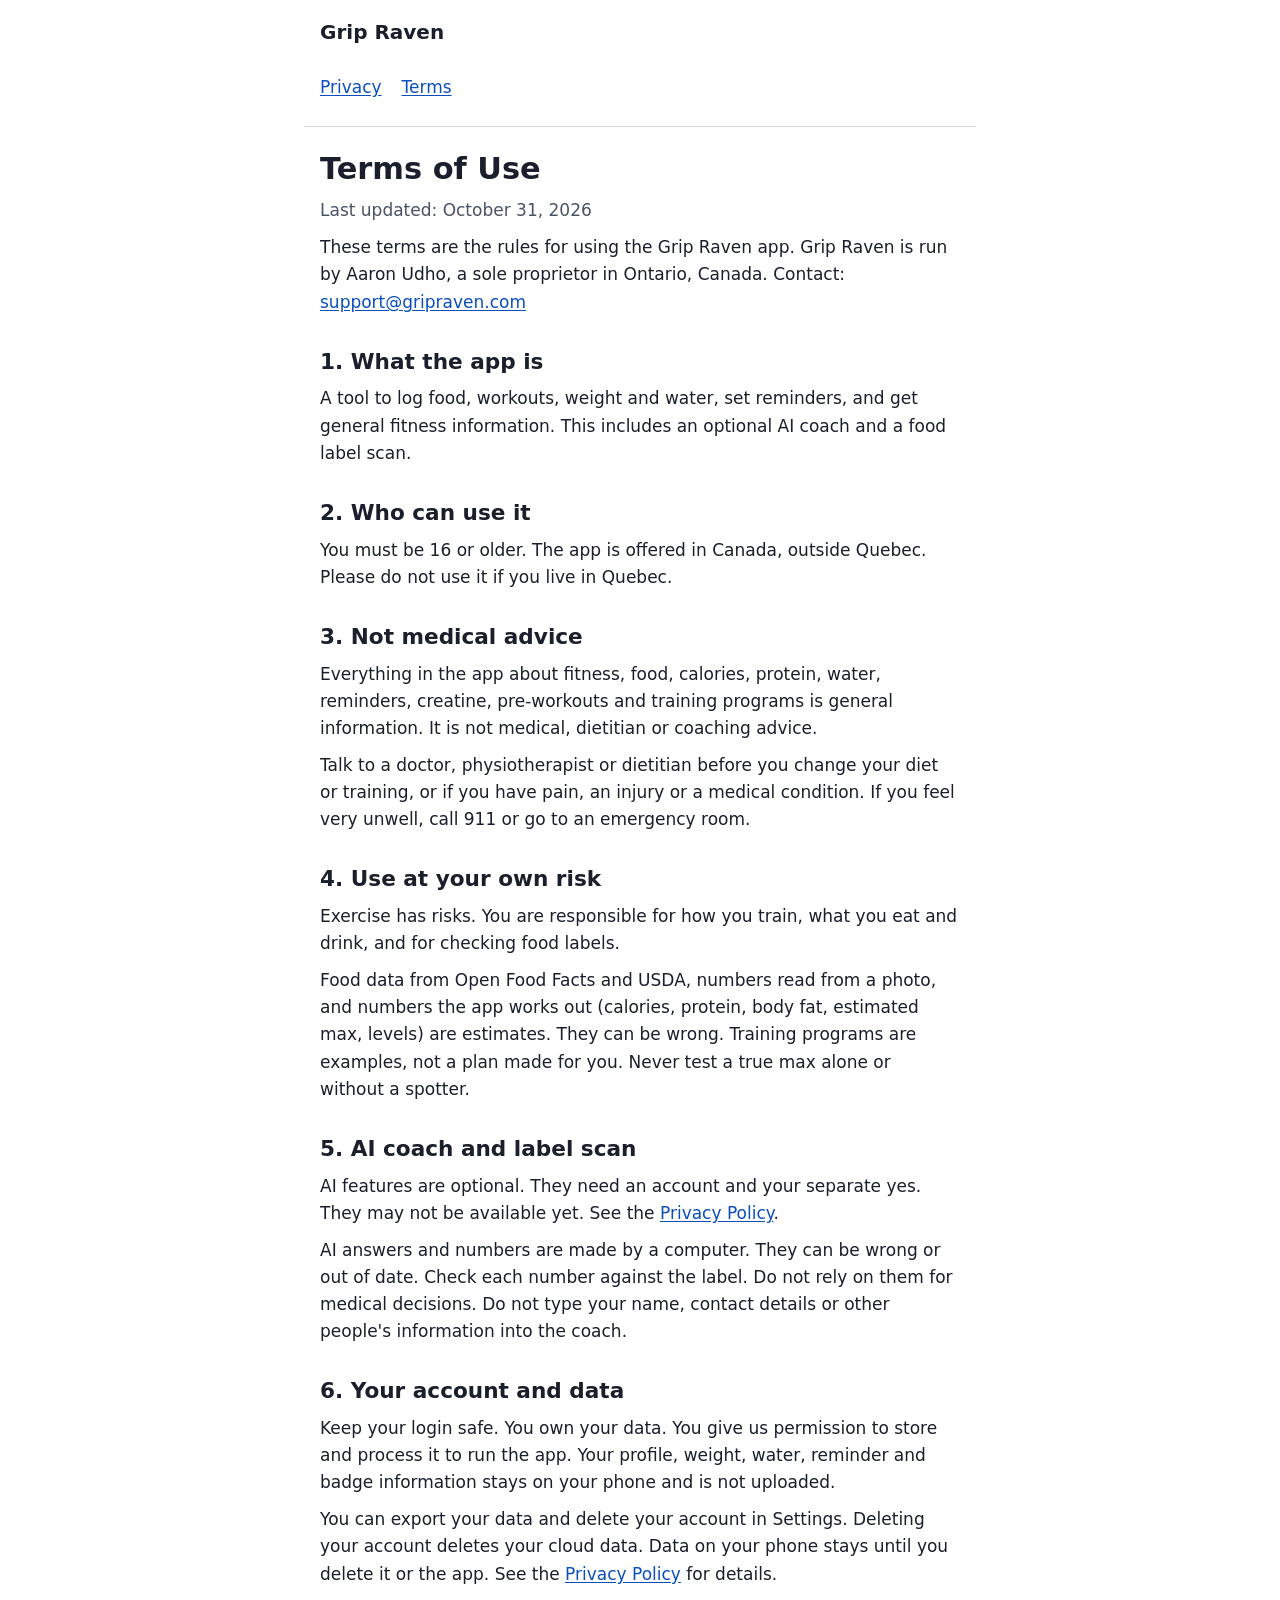
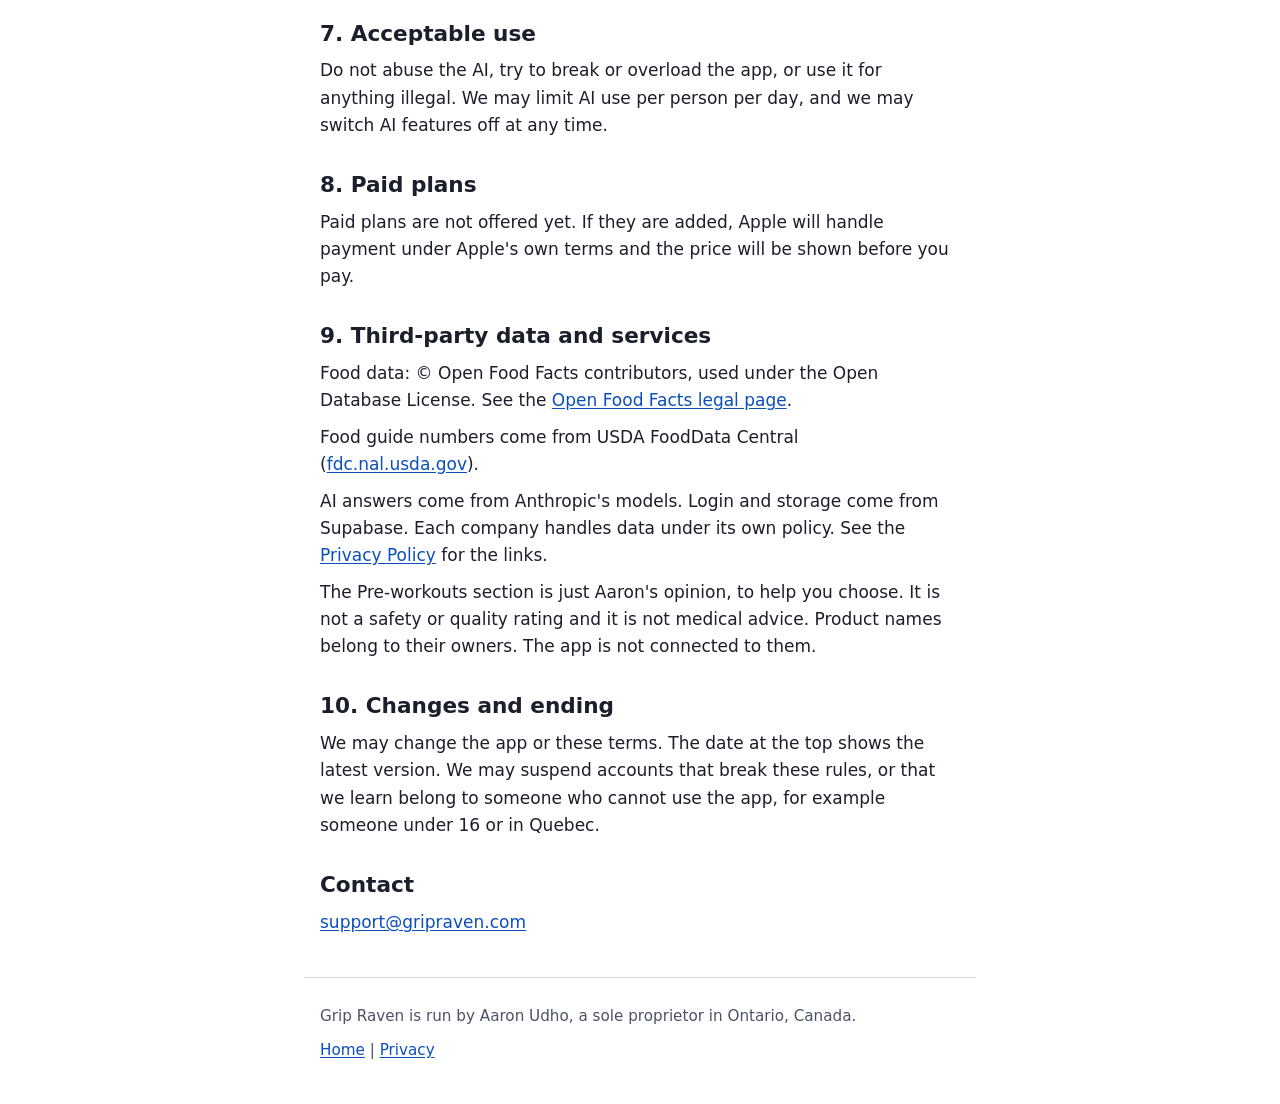
==== terms/index.html @ 40da05c4 "Grip Raven site: home, privacy and terms pages Co-Authored-By: Claude Sonnet 5.5 <noreply@anthropic." ====
<!DOCTYPE html>
<html lang="en">
<head>
<meta charset="utf-8">
<meta name="viewport" content="width=device-width, initial-scale=1">
<title>Terms of Use - Grip Raven</title>
<meta name="description" content="The rules for using the Grip Raven app.">
<meta name="color-scheme" content="light dark">
<link rel="stylesheet" href="../style.css">
</head>
<body>
<header>
  <a class="brand" href="../">Grip Raven</a>
  <nav aria-label="Main">
    <ul>
      <li><a href="../privacy/">Privacy</a></li>
      <li><a href="../terms/" aria-current="page">Terms</a></li>
    </ul>
  </nav>
</header>
<main>
  <h1>Terms of Use</h1>
  <p class="muted">Last updated: October 31, 2026</p>

  <p>These terms are the rules for using the Grip Raven app. Grip Raven is run by Aaron Udho, a sole proprietor in Ontario, Canada. Contact: <a href="mailto:support@gripraven.com">support@gripraven.com</a></p>

  <h2>1. What the app is</h2>
  <p>A tool to log food, workouts, weight and water, set reminders, and get general fitness information. This includes an optional AI coach and a food label scan.</p>

  <h2>2. Who can use it</h2>
  <p>You must be 16 or older. The app is offered in Canada, outside Quebec. Please do not use it if you live in Quebec.</p>

  <h2>3. Not medical advice</h2>
  <p>Everything in the app about fitness, food, calories, protein, water, reminders, creatine, pre-workouts and training programs is general information. It is not medical, dietitian or coaching advice.</p>
  <p>Talk to a doctor, physiotherapist or dietitian before you change your diet or training, or if you have pain, an injury or a medical condition. If you feel very unwell, call 911 or go to an emergency room.</p>

  <h2>4. Use at your own risk</h2>
  <p>Exercise has risks. You are responsible for how you train, what you eat and drink, and for checking food labels.</p>
  <p>Food data from Open Food Facts and USDA, numbers read from a photo, and numbers the app works out (calories, protein, body fat, estimated max, levels) are estimates. They can be wrong. Training programs are examples, not a plan made for you. Never test a true max alone or without a spotter.</p>

  <h2>5. AI coach and label scan</h2>
  <p>AI features are optional. They need an account and your separate yes. They may not be available yet. See the <a href="../privacy/">Privacy Policy</a>.</p>
  <p>AI answers and numbers are made by a computer. They can be wrong or out of date. Check each number against the label. Do not rely on them for medical decisions. Do not type your name, contact details or other people's information into the coach.</p>

  <h2>6. Your account and data</h2>
  <p>Keep your login safe. You own your data. You give us permission to store and process it to run the app. Your profile, weight, water, reminder and badge information stays on your phone and is not uploaded.</p>
  <p>You can export your data and delete your account in Settings. Deleting your account deletes your cloud data. Data on your phone stays until you delete it or the app. See the <a href="../privacy/">Privacy Policy</a> for details.</p>

  <h2>7. Acceptable use</h2>
  <p>Do not abuse the AI, try to break or overload the app, or use it for anything illegal. We may limit AI use per person per day, and we may switch AI features off at any time.</p>

  <h2>8. Paid plans</h2>
  <p>Paid plans are not offered yet. If they are added, Apple will handle payment under Apple's own terms and the price will be shown before you pay.</p>

  <h2>9. Third-party data and services</h2>
  <p>Food data: &copy; Open Food Facts contributors, used under the Open Database License. See the <a href="https://world.openfoodfacts.org/legal">Open Food Facts legal page</a>.</p>
  <p>Food guide numbers come from USDA FoodData Central (<a href="https://fdc.nal.usda.gov/">fdc.nal.usda.gov</a>).</p>
  <p>AI answers come from Anthropic's models. Login and storage come from Supabase. Each company handles data under its own policy. See the <a href="../privacy/">Privacy Policy</a> for the links.</p>
  <p>The Pre-workouts section is just Aaron's opinion, to help you choose. It is not a safety or quality rating and it is not medical advice. Product names belong to their owners. The app is not connected to them.</p>

  <h2>10. Changes and ending</h2>
  <p>We may change the app or these terms. The date at the top shows the latest version. We may suspend accounts that break these rules, or that we learn belong to someone who cannot use the app, for example someone under 16 or in Quebec.</p>

  <h2>Contact</h2>
  <p><a href="mailto:support@gripraven.com">support@gripraven.com</a></p>
</main>
<footer>
  <p>Grip Raven is run by Aaron Udho, a sole proprietor in Ontario, Canada.</p>
  <p><a href="../">Home</a> | <a href="../privacy/">Privacy</a></p>
</footer>
</body>
</html>
---- style.css ----
:root {
  color-scheme: light dark;
  --bg: #ffffff;
  --text: #1a1f2b;
  --muted: #4a5365;
  --link: #0b4fbd;
  --line: #d3d8e2;
  --card: #f3f5f9;
}
@media (prefers-color-scheme: dark) {
  :root {
    --bg: #11141b;
    --text: #eceff5;
    --muted: #b4bccb;
    --link: #8db8ff;
    --line: #333b4b;
    --card: #1b2030;
  }
}
* { box-sizing: border-box; }
html { -webkit-text-size-adjust: 100%; }
body {
  margin: 0;
  background: var(--bg);
  color: var(--text);
  font: 1.0625rem/1.6 system-ui, -apple-system, "Segoe UI", Roboto, Helvetica, Arial, sans-serif;
}
header, main, footer { max-width: 42rem; margin: 0 auto; padding: 0 1rem; }
header { padding-top: 1rem; padding-bottom: 0.5rem; border-bottom: 1px solid var(--line); }
header a.brand { font-weight: 700; font-size: 1.25rem; color: var(--text); text-decoration: none; }
nav ul { list-style: none; margin: 0.5rem 0 0; padding: 0; display: flex; gap: 1.25rem; flex-wrap: wrap; }
nav a { display: inline-block; padding: 0.5rem 0; }
main { padding-top: 1.5rem; padding-bottom: 2rem; }
h1 { font-size: 1.9rem; line-height: 1.2; margin: 0 0 0.25rem; }
h2 { font-size: 1.35rem; line-height: 1.3; margin: 2rem 0 0.5rem; }
p, li { margin: 0.6rem 0; }
ul { padding-left: 1.25rem; }
a { color: var(--link); text-underline-offset: 2px; }
a:focus-visible { outline: 3px solid var(--link); outline-offset: 2px; }
.muted { color: var(--muted); }
.card { background: var(--card); border: 1px solid var(--line); border-radius: 0.5rem; padding: 0.75rem 1rem; }
.table-wrap { overflow-x: auto; }
table { border-collapse: collapse; width: 100%; min-width: 34rem; font-size: 1rem; }
th, td { border: 1px solid var(--line); padding: 0.5rem 0.6rem; text-align: left; vertical-align: top; }
th { background: var(--card); }
footer { padding-top: 1rem; padding-bottom: 2rem; border-top: 1px solid var(--line); color: var(--muted); font-size: 0.95rem; }
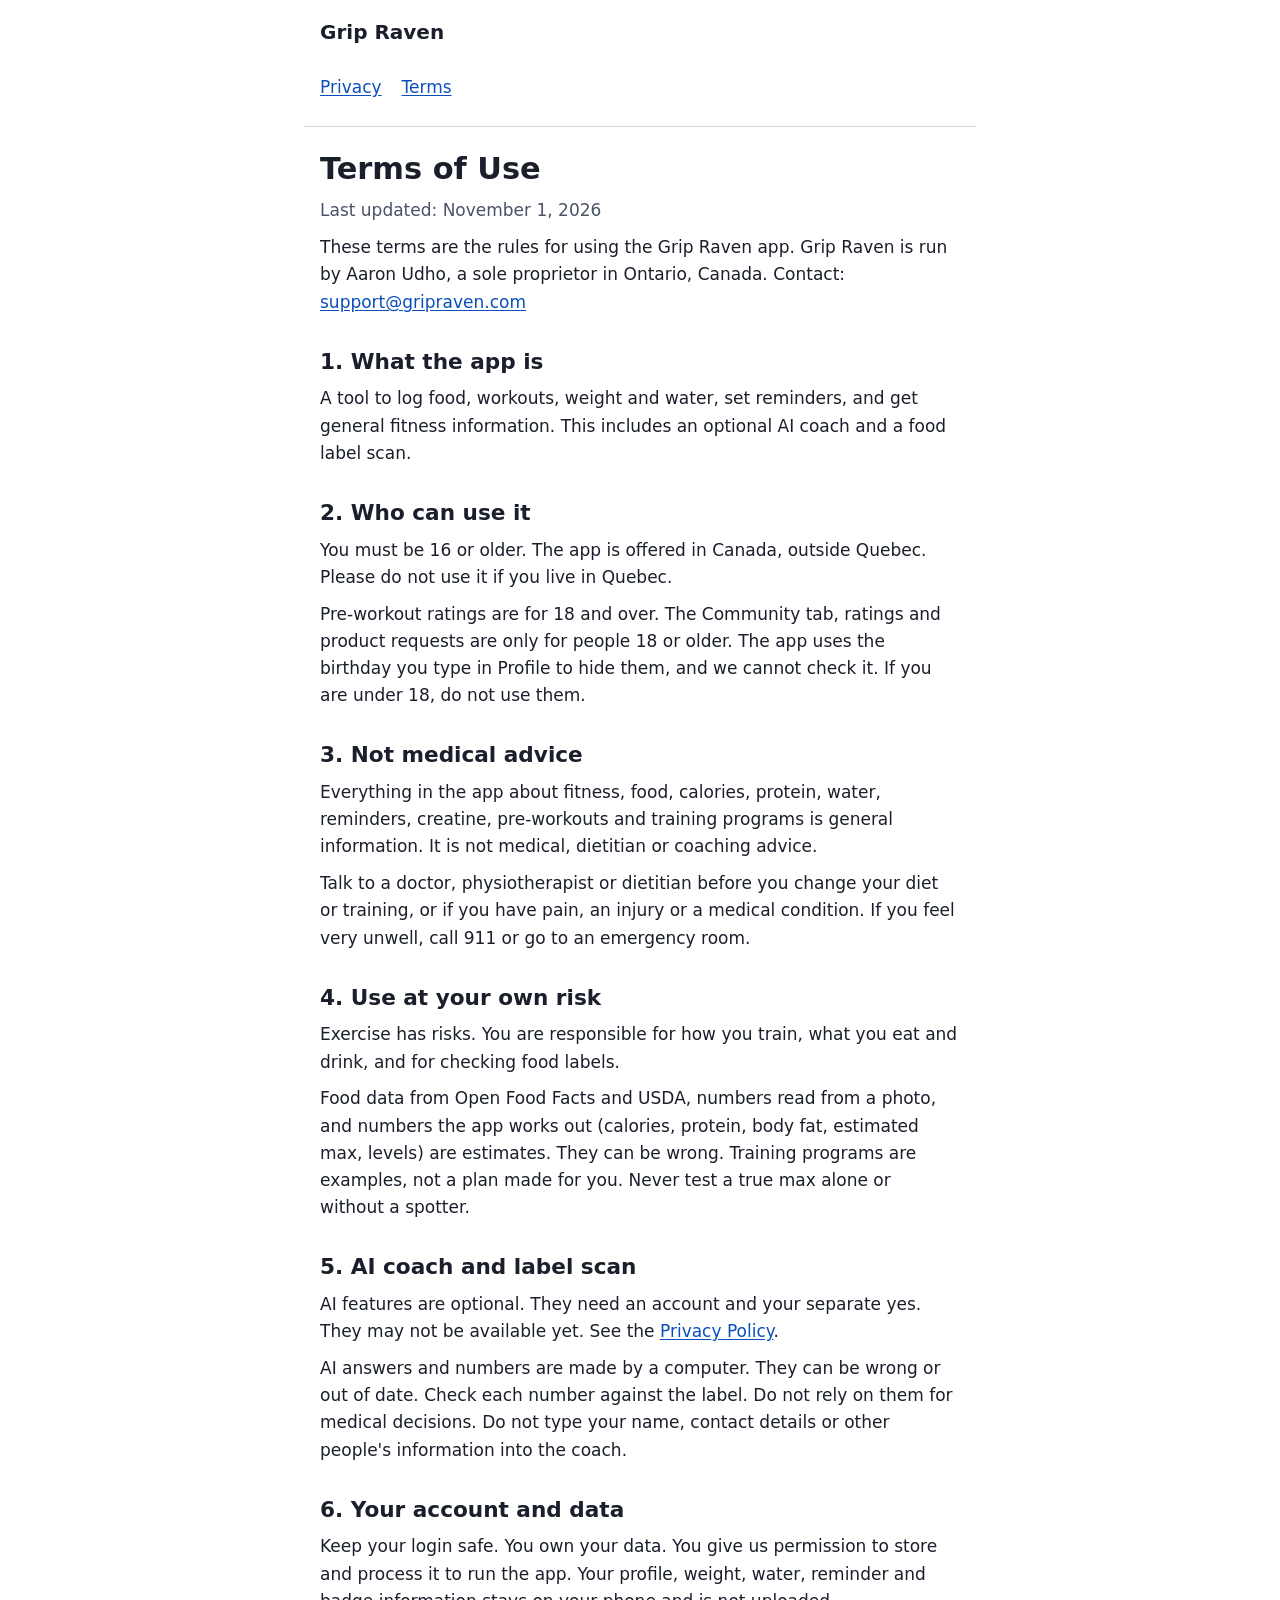
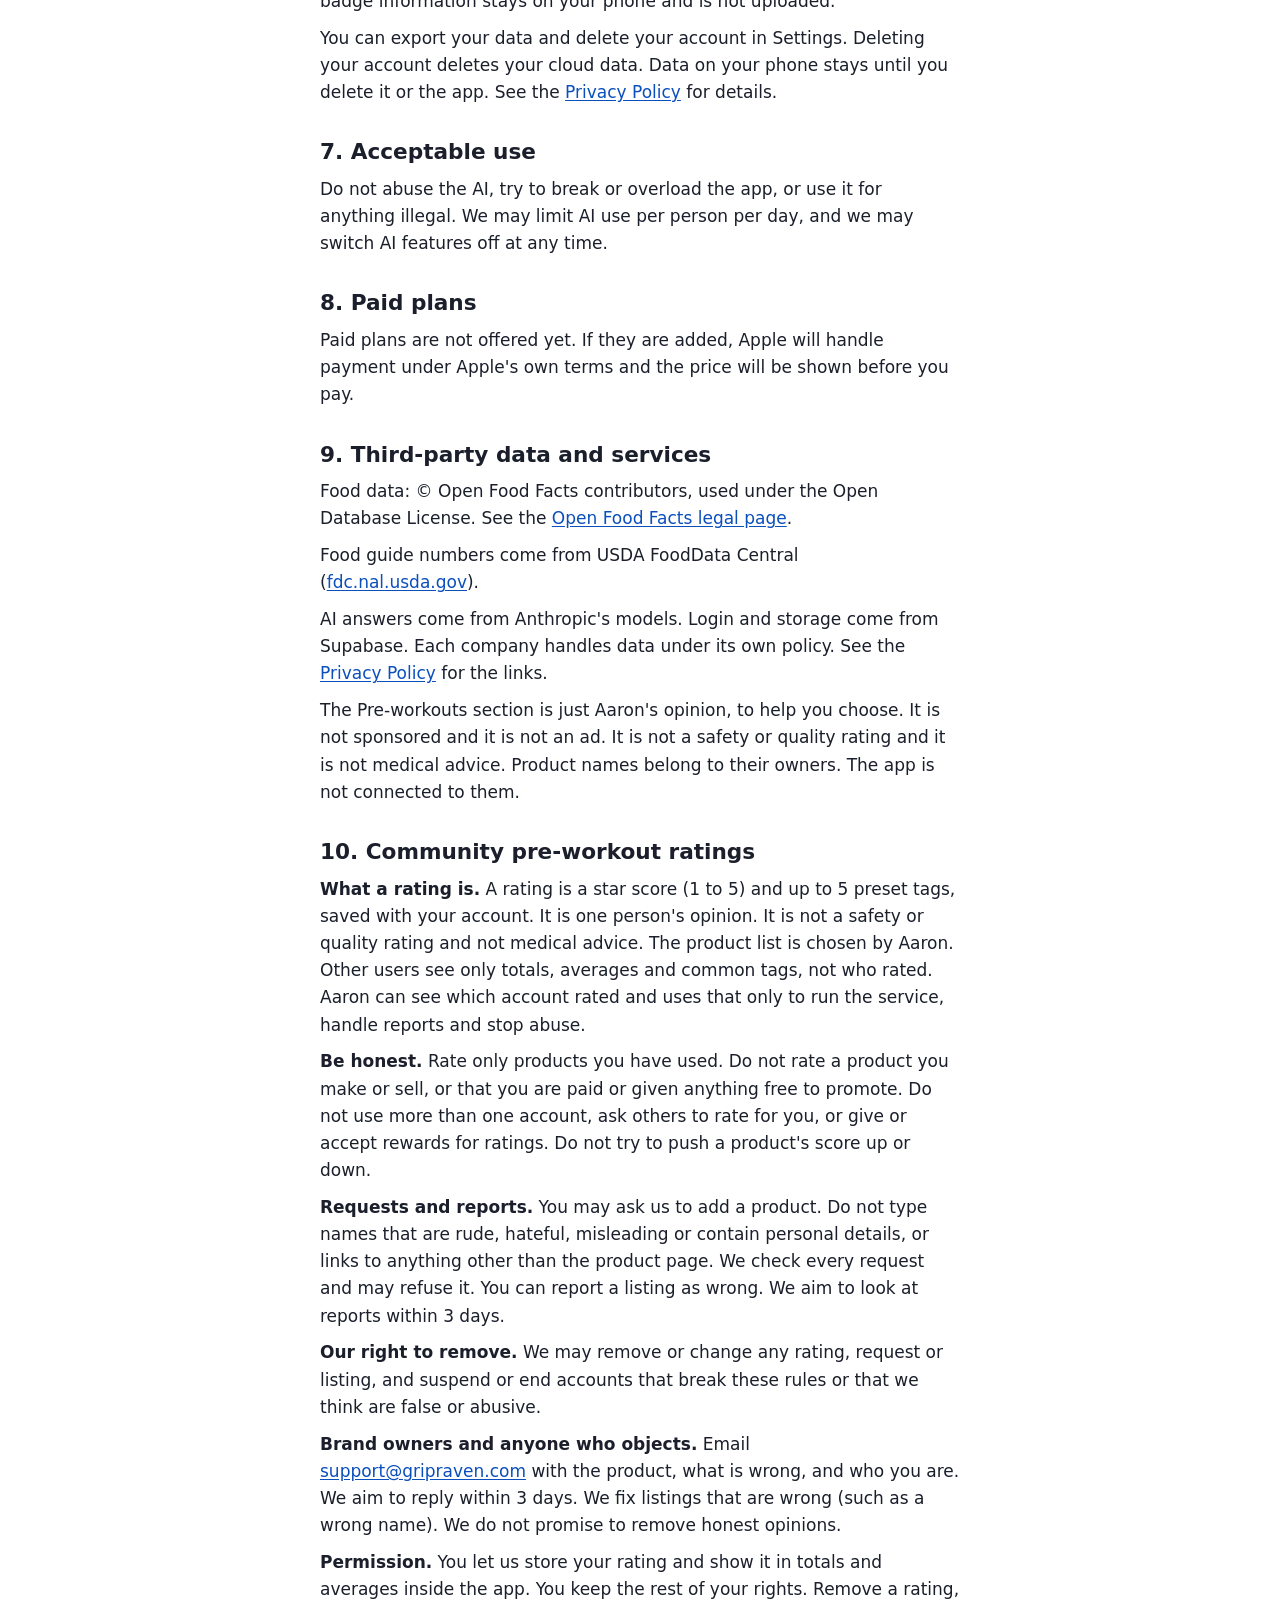
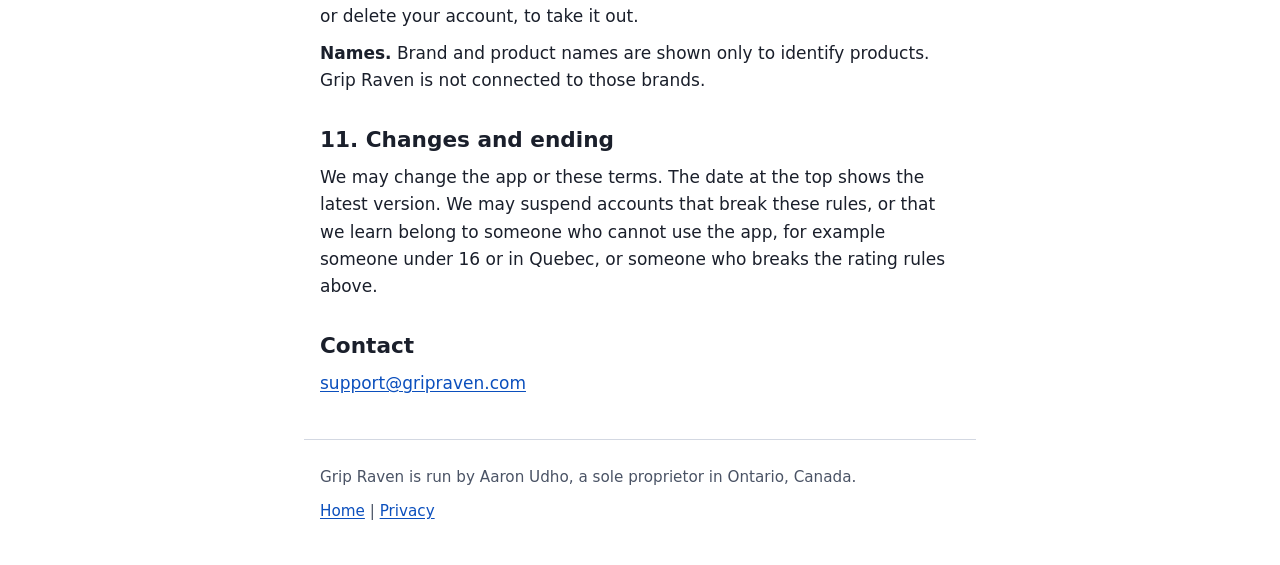
==== commit 94d2e282: "Privacy and terms: community pre-workout ratings, retention, 18+ for ratings, report replies" ====
--- a/terms/index.html
+++ b/terms/index.html
@@ -20,7 +20,7 @@
 </header>
 <main>
   <h1>Terms of Use</h1>
-  <p class="muted">Last updated: October 31, 2026</p>
+  <p class="muted">Last updated: November 1, 2026</p>
 
   <p>These terms are the rules for using the Grip Raven app. Grip Raven is run by Aaron Udho, a sole proprietor in Ontario, Canada. Contact: <a href="mailto:support@gripraven.com">support@gripraven.com</a></p>
 
@@ -29,6 +29,7 @@
 
   <h2>2. Who can use it</h2>
   <p>You must be 16 or older. The app is offered in Canada, outside Quebec. Please do not use it if you live in Quebec.</p>
+  <p>Pre-workout ratings are for 18 and over. The Community tab, ratings and product requests are only for people 18 or older. The app uses the birthday you type in Profile to hide them, and we cannot check it. If you are under 18, do not use them.</p>
 
   <h2>3. Not medical advice</h2>
   <p>Everything in the app about fitness, food, calories, protein, water, reminders, creatine, pre-workouts and training programs is general information. It is not medical, dietitian or coaching advice.</p>
@@ -56,10 +57,19 @@
   <p>Food data: &copy; Open Food Facts contributors, used under the Open Database License. See the <a href="https://world.openfoodfacts.org/legal">Open Food Facts legal page</a>.</p>
   <p>Food guide numbers come from USDA FoodData Central (<a href="https://fdc.nal.usda.gov/">fdc.nal.usda.gov</a>).</p>
   <p>AI answers come from Anthropic's models. Login and storage come from Supabase. Each company handles data under its own policy. See the <a href="../privacy/">Privacy Policy</a> for the links.</p>
-  <p>The Pre-workouts section is just Aaron's opinion, to help you choose. It is not a safety or quality rating and it is not medical advice. Product names belong to their owners. The app is not connected to them.</p>
+  <p>The Pre-workouts section is just Aaron's opinion, to help you choose. It is not sponsored and it is not an ad. It is not a safety or quality rating and it is not medical advice. Product names belong to their owners. The app is not connected to them.</p>
 
-  <h2>10. Changes and ending</h2>
-  <p>We may change the app or these terms. The date at the top shows the latest version. We may suspend accounts that break these rules, or that we learn belong to someone who cannot use the app, for example someone under 16 or in Quebec.</p>
+  <h2>10. Community pre-workout ratings</h2>
+  <p><strong>What a rating is.</strong> A rating is a star score (1 to 5) and up to 5 preset tags, saved with your account. It is one person's opinion. It is not a safety or quality rating and not medical advice. The product list is chosen by Aaron. Other users see only totals, averages and common tags, not who rated. Aaron can see which account rated and uses that only to run the service, handle reports and stop abuse.</p>
+  <p><strong>Be honest.</strong> Rate only products you have used. Do not rate a product you make or sell, or that you are paid or given anything free to promote. Do not use more than one account, ask others to rate for you, or give or accept rewards for ratings. Do not try to push a product's score up or down.</p>
+  <p><strong>Requests and reports.</strong> You may ask us to add a product. Do not type names that are rude, hateful, misleading or contain personal details, or links to anything other than the product page. We check every request and may refuse it. You can report a listing as wrong. We aim to look at reports within 3 days.</p>
+  <p><strong>Our right to remove.</strong> We may remove or change any rating, request or listing, and suspend or end accounts that break these rules or that we think are false or abusive.</p>
+  <p><strong>Brand owners and anyone who objects.</strong> Email <a href="mailto:support@gripraven.com">support@gripraven.com</a> with the product, what is wrong, and who you are. We aim to reply within 3 days. We fix listings that are wrong (such as a wrong name). We do not promise to remove honest opinions.</p>
+  <p><strong>Permission.</strong> You let us store your rating and show it in totals and averages inside the app. You keep the rest of your rights. Remove a rating, or delete your account, to take it out.</p>
+  <p><strong>Names.</strong> Brand and product names are shown only to identify products. Grip Raven is not connected to those brands.</p>
+
+  <h2>11. Changes and ending</h2>
+  <p>We may change the app or these terms. The date at the top shows the latest version. We may suspend accounts that break these rules, or that we learn belong to someone who cannot use the app, for example someone under 16 or in Quebec, or someone who breaks the rating rules above.</p>
 
   <h2>Contact</h2>
   <p><a href="mailto:support@gripraven.com">support@gripraven.com</a></p>
